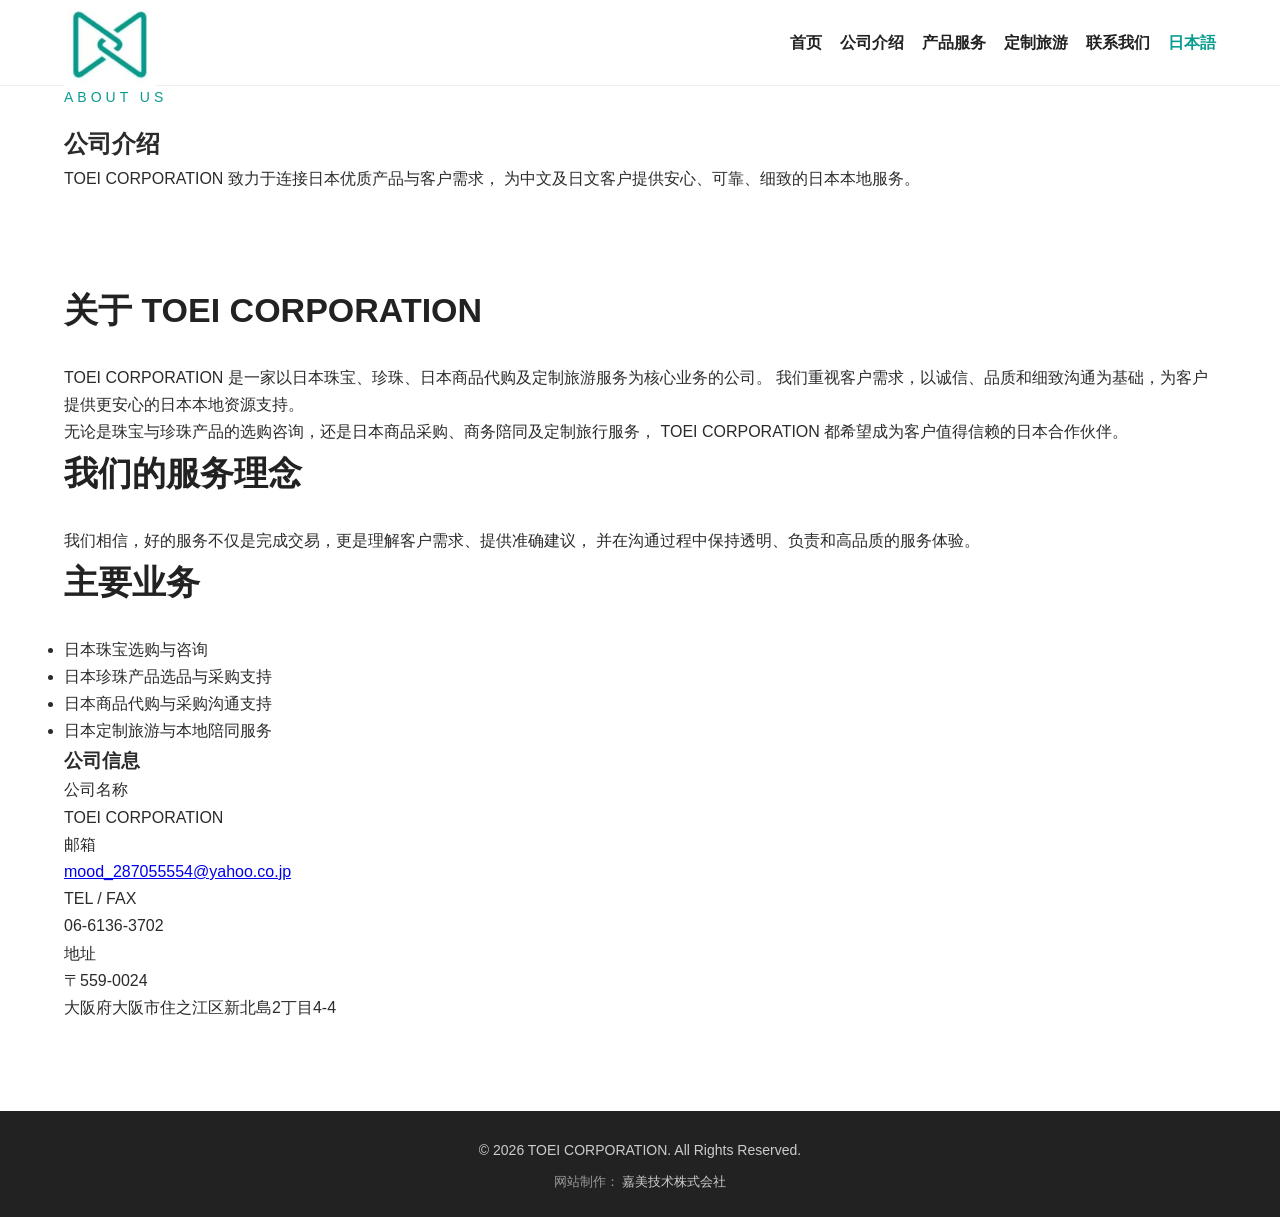
==== about.html @ 53fba4a8 "加了展会 加了展会" ====
<!DOCTYPE html>
<html lang="zh-CN">
<head>
    <meta charset="UTF-8">
    <meta name="viewport" content="width=device-width, initial-scale=1.0">
    <title>公司介绍 | TOEI CORPORATION</title>
    <link rel="stylesheet" href="css/style.css">
</head>
<body>

<header class="site-header">
    <div class="container header-inner">
        <div class="brand">
            <a href="index.html">
                <img src="images/logo.jpg" alt="TOEI CORPORATION">
            </a>
        </div>

        <nav class="main-nav">
            <a href="index.html">首页</a>
            <a href="about.html">公司介绍</a>
            <a href="index.html#services">产品服务</a>
            <a href="index.html#travel">定制旅游</a>
            <a href="index.html#contact">联系我们</a>
            <a href="#" class="lang">日本語</a>
        </nav>
    </div>
</header>

<section class="page-hero">
    <div class="container">
        <p class="section-label">About Us</p>
        <h1>公司介绍</h1>
        <p>
            TOEI CORPORATION 致力于连接日本优质产品与客户需求，
            为中文及日文客户提供安心、可靠、细致的日本本地服务。
        </p>
    </div>
</section>

<section class="section about-page">
    <div class="container about-layout">

        <div class="about-main">
            <h2>关于 TOEI CORPORATION</h2>
            <p>
                TOEI CORPORATION 是一家以日本珠宝、珍珠、日本商品代购及定制旅游服务为核心业务的公司。
                我们重视客户需求，以诚信、品质和细致沟通为基础，为客户提供更安心的日本本地资源支持。
            </p>

            <p>
                无论是珠宝与珍珠产品的选购咨询，还是日本商品采购、商务陪同及定制旅行服务，
                TOEI CORPORATION 都希望成为客户值得信赖的日本合作伙伴。
            </p>

            <h2>我们的服务理念</h2>
            <p>
                我们相信，好的服务不仅是完成交易，更是理解客户需求、提供准确建议，
                并在沟通过程中保持透明、负责和高品质的服务体验。
            </p>

            <h2>主要业务</h2>
            <ul class="about-list">
                <li>日本珠宝选购与咨询</li>
                <li>日本珍珠产品选品与采购支持</li>
                <li>日本商品代购与采购沟通支持</li>
                <li>日本定制旅游与本地陪同服务</li>
            </ul>
        </div>

        <aside class="company-card">
            <h3>公司信息</h3>

            <div class="company-row">
                <span>公司名称</span>
                <p>TOEI CORPORATION</p>
            </div>

            <div class="company-row">
                <span>邮箱</span>
                <p>
                    <a href="mailto:mood_287055554@yahoo.co.jp">
                        mood_287055554@yahoo.co.jp
                    </a>
                </p>
            </div>

            <div class="company-row">
                <span>TEL / FAX</span>
                <p>06-6136-3702</p>
            </div>

            <div class="company-row">
                <span>地址</span>
                <p>
                    〒559-0024<br>
                    大阪府大阪市住之江区新北島2丁目4-4
                </p>
            </div>
        </aside>

    </div>
</section>

<footer>
    <p>© 2026 TOEI CORPORATION. All Rights Reserved.</p>
    <p class="site-credit">
        网站制作：
        <a href="https://jiamei-tech.jp/" target="_blank">
            嘉美技术株式会社
        </a>
    </p>
</footer>

</body>
</html>
---- css/style.css ----
*{
    margin:0;
    padding:0;
    box-sizing:border-box;
}

html{
    scroll-behavior:smooth;
}

body{
    font-family:"Microsoft YaHei","Hiragino Sans GB",Arial,sans-serif;
    color:#2b2b2b;
    background:#ffffff;
    line-height:1.7;
}

.container{
    width:90%;
    max-width:1180px;
    margin:0 auto;
}

/* Header */
.site-header{
    width:100%;
    height:86px;
    background:#ffffff;
    border-bottom:1px solid #eeeeee;
    position:sticky;
    top:0;
    z-index:100;
}

.header-inner{
    height:86px;
    display:flex;
    align-items:center;
    justify-content:space-between;
}

.brand img{
    width:92px;
    height:auto;
    display:block;
}

.main-nav{
    display:flex;
    align-items:center;
    gap:30px;
    white-space:nowrap;
}

.main-nav a{
    color:#222222;
    text-decoration:none;
    font-size:16px;
    font-weight:600;
}

.main-nav a:hover{
    color:#0b9c90;
}

.main-nav .lang{
    color:#0b9c90;
}

/* Hero */
.hero{
    min-height:540px;
    background:#ffffff;
    display:flex;
    align-items:center;
    padding:50px 0;
}

.hero-inner{
    display:grid;
    grid-template-columns:44% 56%;
    align-items:center;
    gap:50px;
}

.hero-content{
    text-align:left;
}

.eyebrow{
    font-size:15px;
    letter-spacing:5px;
    color:#0b9c90;
    margin-bottom:20px;
}

.hero h1{
    font-size:48px;
    line-height:1.15;
    letter-spacing:3px;
    color:#222222;
    margin-bottom:26px;
}

.subtitle{
    font-size:21px;
    color:#666666;
    margin-bottom:34px;
}

.hero-image{
    width:100%;
}

.hero-image img{
    width:100%;
    height:400px;
    object-fit:contain;
    object-position:center;
    display:block;
    border-radius:4px;
    box-shadow:0 20px 50px rgba(0,0,0,0.08);
}


.eyebrow{
    font-size:18px;
    letter-spacing:5px;
    color:#777777;
    margin-bottom:18px;
}




.btn{
    display:inline-block;
    padding:14px 36px;
    background:#0b9c90;
    color:#ffffff;
    text-decoration:none;
    border-radius:999px;
    font-size:16px;
    font-weight:600;
    transition:0.3s;
}

.btn:hover{
    background:#087f76;
}

/* Common section */
.section{
    padding:90px 0;
}

.section-label{
    color:#0b9c90;
    letter-spacing:4px;
    font-size:14px;
    text-transform:uppercase;
    margin-bottom:14px;
}

.section h2{
    font-size:34px;
    margin-bottom:24px;
    color:#222222;
}

.section-text{
    max-width:780px;
    font-size:18px;
    color:#666666;
}

/* About */
.about{
    background:#ffffff;
}

/* Services */
.services{
    background:#fafafa;
}

.service-grid{
    margin-top:40px;
    display:grid;
    grid-template-columns:repeat(2,1fr);
    gap:28px;
}


.service-grid{
    margin-top:40px;
    display:grid;
    grid-template-columns:repeat(2,1fr);
    gap:30px;
}

.service-card{
    background:#ffffff;
    border:1px solid #eeeeee;
    border-radius:8px;
    overflow:hidden;
    transition:0.3s;
}

.service-card:hover{
    transform:translateY(-6px);
    box-shadow:0 18px 40px rgba(0,0,0,0.08);
}

.service-img{
    width:100%;
    height:230px;
    overflow:hidden;
}

.service-img img{
    width:100%;
    height:100%;
    object-fit:cover;
    display:block;
    transition:0.4s;
}

.service-card:hover .service-img img{
    transform:scale(1.05);
}

.service-body{
    padding:32px 30px 36px;
}

.service-body h3{
    font-size:24px;
    margin-bottom:16px;
    color:#222222;
    position:relative;
}

.service-body h3::after{
    content:"";
    display:block;
    width:36px;
    height:3px;
    background:#0b9c90;
    margin-top:14px;
}

.service-body p{
    font-size:16px;
    color:#666666;
}







/* Highlight */
.highlight{
    background:#0b9c90;
    color:#ffffff;
    text-align:center;
}

.highlight h2{
    color:#ffffff;
}

.highlight p{
    max-width:760px;
    margin:0 auto;
    font-size:18px;
}

/* Contact */
.contact{
    background:#ffffff;
    text-align:center;
}

.contact .section-text{
    margin:0 auto 32px;
}

/* Footer */
footer{
    padding:28px 20px;
    background:#222222;
    color:#cccccc;
    text-align:center;
    font-size:14px;
}

/* Tablet */
@media(max-width:1000px){
    .main-nav{
        gap:22px;
    }

    .main-nav a{
        font-size:15px;
    }

    .brand img{
        width:78px;
    }

    .hero h1{
        font-size:46px;
    }

    .subtitle{
        font-size:20px;
    }

    .service-grid{
        grid-template-columns:1fr 1fr;
    }
}

/* Mobile */
@media(max-width:900px){
    .hero-inner{
        grid-template-columns:1fr;
    }

    .hero-content{
        text-align:center;
    }

    .hero-image img{
        height:320px;
    }
}

    .main-nav{
        flex-wrap:wrap;
        justify-content:center;
        gap:12px 18px;
    }

    .hero{
        min-height:560px;
        padding:60px 20px;
    }

    .hero h1{
    font-size:48px;
    letter-spacing:4px;
    color:#2d2d2d;
    margin-bottom:22px;
}

    .eyebrow{
        font-size:14px;
        letter-spacing:3px;
    }

    .subtitle{
    font-size:20px;
    color:#555555;
    margin-bottom:32px;
}

    .service-grid{
        grid-template-columns:1fr;
    }
/* Final service card layout */
.services .service-grid{
    margin-top:40px;
    display:grid;
    grid-template-columns:repeat(2, minmax(0, 1fr));
    gap:30px;
}

.services .service-card{
    background:#ffffff;
    border:1px solid #eeeeee;
    border-radius:8px;
    overflow:hidden;
    transition:0.3s;
}

.services .service-img{
    height:260px;
}

.services .service-img img{
    width:100%;
    height:100%;
    object-fit:cover;
    display:block;
}

.services .service-body{
    padding:30px 28px 34px;
}

/* Contact info */
.contact-info{
    margin-top:40px;
    display:grid;
    grid-template-columns:repeat(3,1fr);
    gap:24px;
    text-align:left;
}

.contact-item{
    background:#fafafa;
    border:1px solid #eeeeee;
    border-radius:8px;
    padding:30px 26px;
}

.contact-item h3{
    font-size:20px;
    margin-bottom:14px;
    color:#222222;
}

.contact-item p{
    font-size:16px;
    color:#666666;
}

.contact-item a{
    color:#0b9c90;
    text-decoration:none;
}

.contact-item a:hover{
    text-decoration:underline;
}

@media(max-width:800px){
    .contact-info{
        grid-template-columns:1fr;
    }
}
.site-credit{
    margin-top:8px;
    font-size:13px;
    color:#999999;
}

.site-credit a{
    color:#cccccc;
    text-decoration:none;
}

.site-credit a:hover{
    color:#0b9c90;
}
/* 缩小联系我们区域高度 */
.contact {
    padding: 60px 0 45px;
}

.contact .section-label {
    margin-bottom: 16px;
}

.contact h2 {
    margin-bottom: 24px;
}

.contact .section-text {
    margin-bottom: 36px;
}

.contact-info {
    gap: 24px;
}

.contact-item {
    padding: 28px 30px;
    min-height: auto;
}

.contact-item h3 {
    margin-bottom: 18px;
}

.contact-item p {
    margin-bottom: 0;
}

/* 缩小底部版权区域高度 */
footer {
    padding: 28px 0 24px;
}
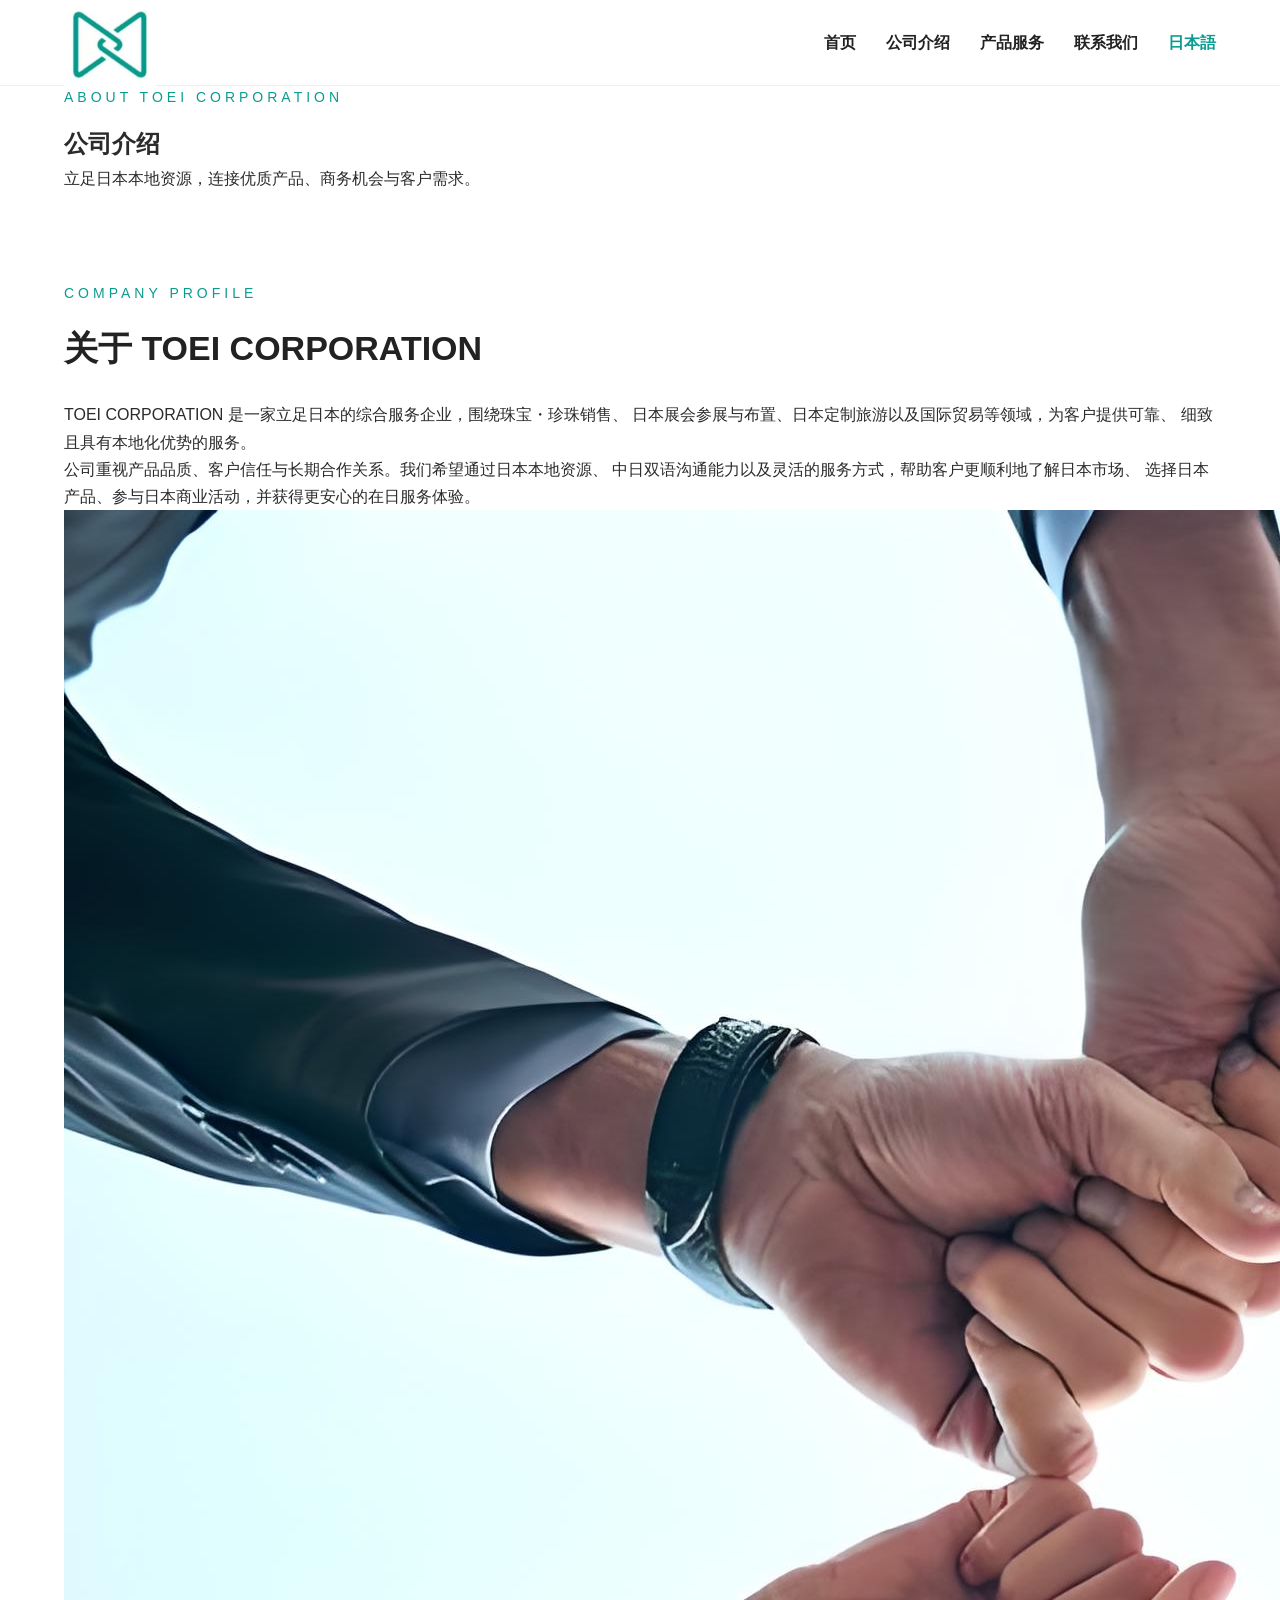
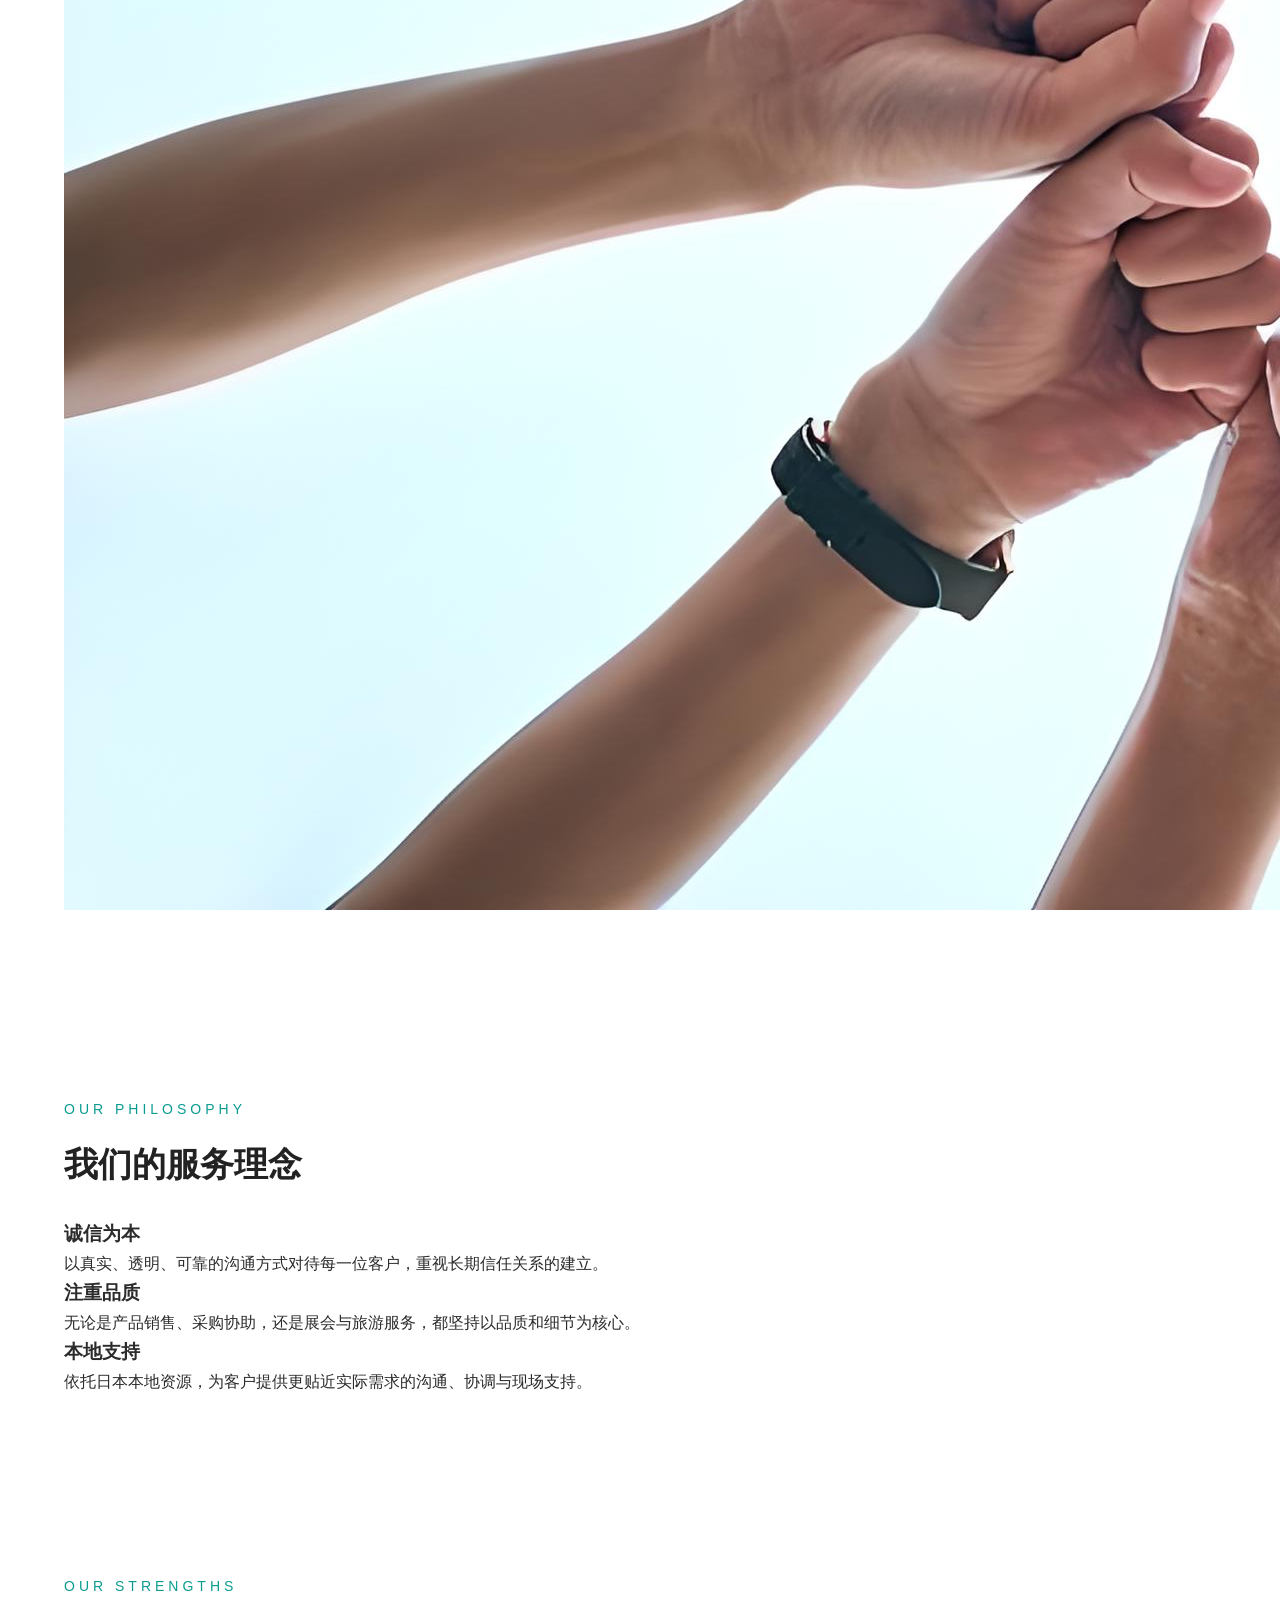
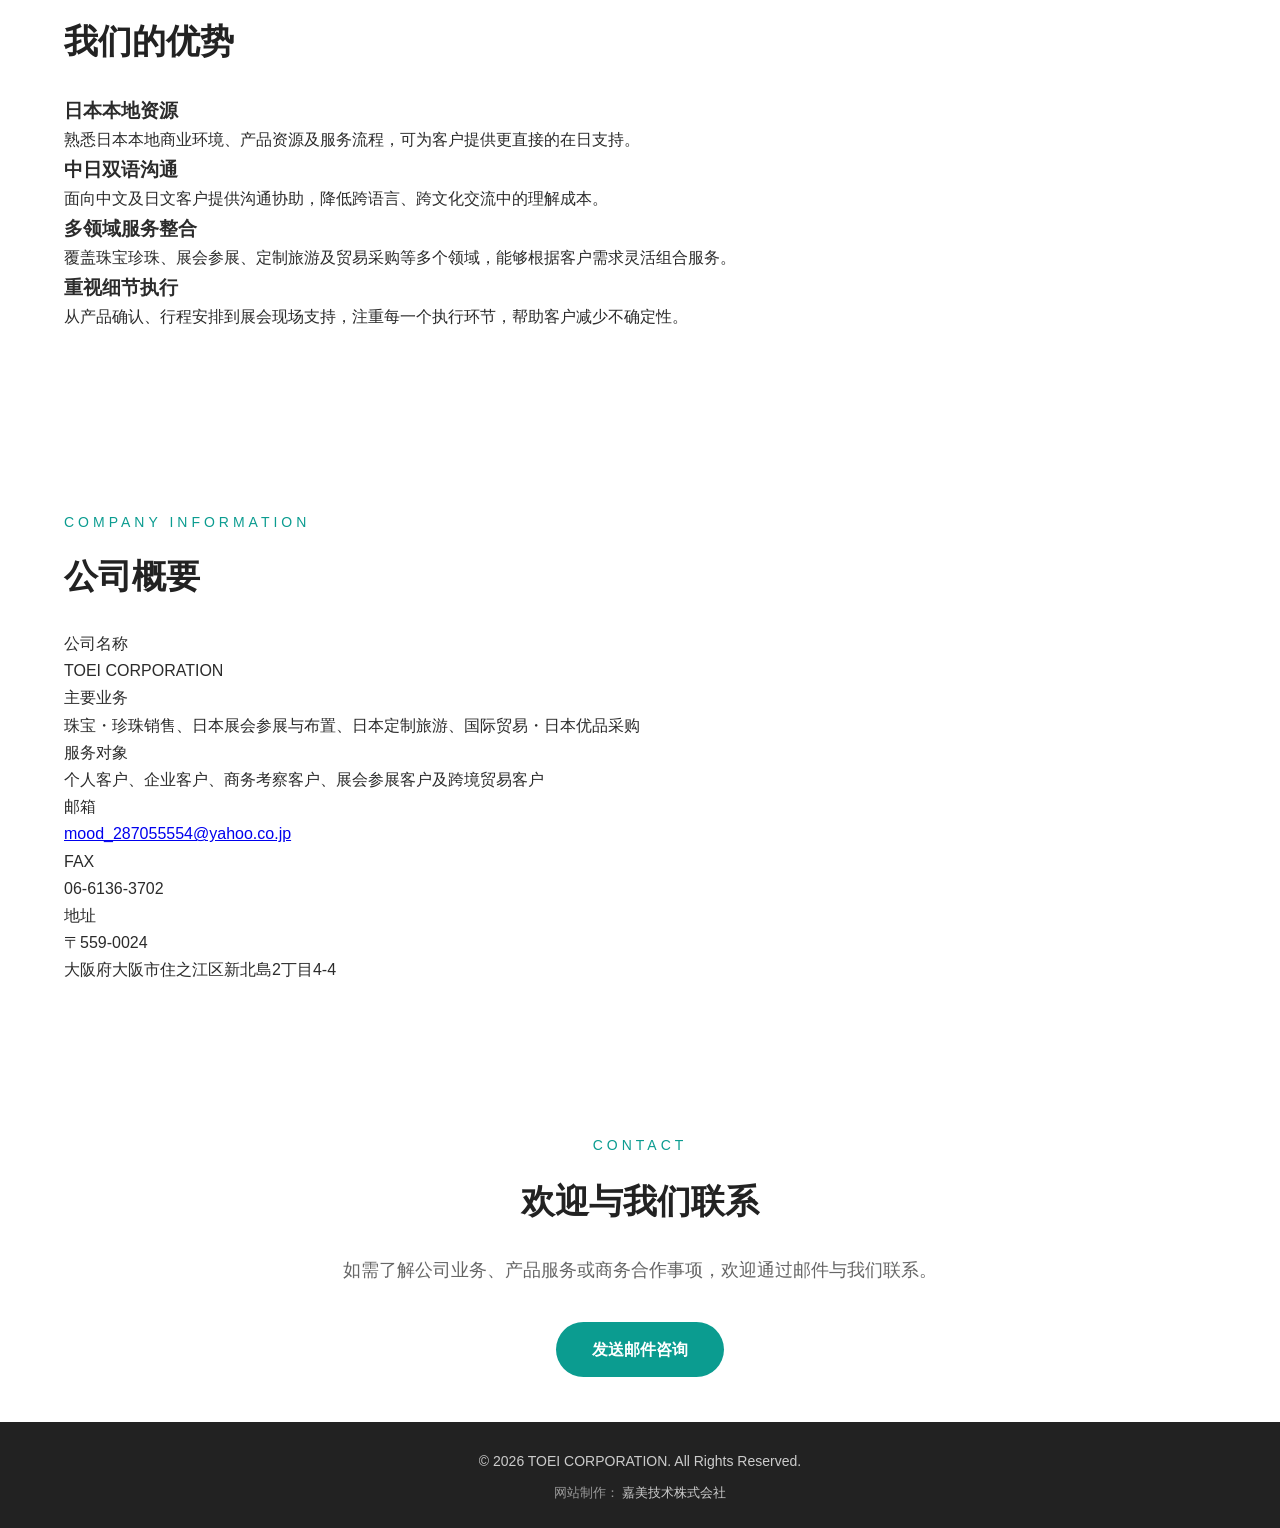
==== commit 9d6c46d8: "更新about" ====
--- a/about.html
+++ b/about.html
@@ -3,7 +3,7 @@
 <head>
     <meta charset="UTF-8">
     <meta name="viewport" content="width=device-width, initial-scale=1.0">
-    <title>公司介绍 | TOEI CORPORATION</title>
+    <title>公司介绍｜TOEI CORPORATION</title>
     <link rel="stylesheet" href="css/style.css">
 </head>
 <body>
@@ -20,85 +20,171 @@
             <a href="index.html">首页</a>
             <a href="about.html">公司介绍</a>
             <a href="index.html#services">产品服务</a>
-            <a href="index.html#travel">定制旅游</a>
             <a href="index.html#contact">联系我们</a>
             <a href="#" class="lang">日本語</a>
         </nav>
     </div>
 </header>
 
-<section class="page-hero">
-    <div class="container">
-        <p class="section-label">About Us</p>
+<section class="page-hero about-hero">
+    <div class="container">
+        <p class="section-label">About TOEI CORPORATION</p>
         <h1>公司介绍</h1>
         <p>
-            TOEI CORPORATION 致力于连接日本优质产品与客户需求，
-            为中文及日文客户提供安心、可靠、细致的日本本地服务。
+            立足日本本地资源，连接优质产品、商务机会与客户需求。
         </p>
     </div>
 </section>
 
-<section class="section about-page">
-    <div class="container about-layout">
-
-        <div class="about-main">
+<section class="section about-detail">
+    <div class="container about-detail-inner">
+        <div class="about-detail-text">
+            <p class="section-label">Company Profile</p>
             <h2>关于 TOEI CORPORATION</h2>
+
             <p>
-                TOEI CORPORATION 是一家以日本珠宝、珍珠、日本商品代购及定制旅游服务为核心业务的公司。
-                我们重视客户需求，以诚信、品质和细致沟通为基础，为客户提供更安心的日本本地资源支持。
+                TOEI CORPORATION 是一家立足日本的综合服务企业，围绕珠宝・珍珠销售、
+                日本展会参展与布置、日本定制旅游以及国际贸易等领域，为客户提供可靠、
+                细致且具有本地化优势的服务。
             </p>
 
             <p>
-                无论是珠宝与珍珠产品的选购咨询，还是日本商品采购、商务陪同及定制旅行服务，
-                TOEI CORPORATION 都希望成为客户值得信赖的日本合作伙伴。
+                公司重视产品品质、客户信任与长期合作关系。我们希望通过日本本地资源、
+                中日双语沟通能力以及灵活的服务方式，帮助客户更顺利地了解日本市场、
+                选择日本产品、参与日本商业活动，并获得更安心的在日服务体验。
             </p>
-
-            <h2>我们的服务理念</h2>
-            <p>
-                我们相信，好的服务不仅是完成交易，更是理解客户需求、提供准确建议，
-                并在沟通过程中保持透明、负责和高品质的服务体验。
-            </p>
-
-            <h2>主要业务</h2>
-            <ul class="about-list">
-                <li>日本珠宝选购与咨询</li>
-                <li>日本珍珠产品选品与采购支持</li>
-                <li>日本商品代购与采购沟通支持</li>
-                <li>日本定制旅游与本地陪同服务</li>
-            </ul>
-        </div>
-
-        <aside class="company-card">
-            <h3>公司信息</h3>
-
-            <div class="company-row">
-                <span>公司名称</span>
-                <p>TOEI CORPORATION</p>
-            </div>
-
-            <div class="company-row">
-                <span>邮箱</span>
-                <p>
-                    <a href="mailto:mood_287055554@yahoo.co.jp">
-                        mood_287055554@yahoo.co.jp
-                    </a>
-                </p>
-            </div>
-
-            <div class="company-row">
-                <span>TEL / FAX</span>
-                <p>06-6136-3702</p>
-            </div>
-
-            <div class="company-row">
-                <span>地址</span>
-                <p>
+        </div>
+
+        <div class="about-detail-image">
+            <img src="images/about-company.jpg" alt="TOEI CORPORATION 公司介绍">
+        </div>
+    </div>
+</section>
+
+<section class="section philosophy">
+    <div class="container">
+        <p class="section-label">Our Philosophy</p>
+        <h2>我们的服务理念</h2>
+
+        <div class="value-grid">
+            <div class="value-card">
+                <h3>诚信为本</h3>
+                <p>
+                    以真实、透明、可靠的沟通方式对待每一位客户，重视长期信任关系的建立。
+                </p>
+            </div>
+
+            <div class="value-card">
+                <h3>注重品质</h3>
+                <p>
+                    无论是产品销售、采购协助，还是展会与旅游服务，都坚持以品质和细节为核心。
+                </p>
+            </div>
+
+            <div class="value-card">
+                <h3>本地支持</h3>
+                <p>
+                    依托日本本地资源，为客户提供更贴近实际需求的沟通、协调与现场支持。
+                </p>
+            </div>
+        </div>
+    </div>
+</section>
+
+<section class="section strength">
+    <div class="container">
+        <p class="section-label">Our Strengths</p>
+        <h2>我们的优势</h2>
+
+        <div class="strength-list">
+            <div class="strength-item">
+                <h3>日本本地资源</h3>
+                <p>
+                    熟悉日本本地商业环境、产品资源及服务流程，可为客户提供更直接的在日支持。
+                </p>
+            </div>
+
+            <div class="strength-item">
+                <h3>中日双语沟通</h3>
+                <p>
+                    面向中文及日文客户提供沟通协助，降低跨语言、跨文化交流中的理解成本。
+                </p>
+            </div>
+
+            <div class="strength-item">
+                <h3>多领域服务整合</h3>
+                <p>
+                    覆盖珠宝珍珠、展会参展、定制旅游及贸易采购等多个领域，能够根据客户需求灵活组合服务。
+                </p>
+            </div>
+
+            <div class="strength-item">
+                <h3>重视细节执行</h3>
+                <p>
+                    从产品确认、行程安排到展会现场支持，注重每一个执行环节，帮助客户减少不确定性。
+                </p>
+            </div>
+        </div>
+    </div>
+</section>
+
+<section class="section company-profile">
+    <div class="container">
+        <p class="section-label">Company Information</p>
+        <h2>公司概要</h2>
+
+        <div class="profile-table">
+            <div class="profile-row">
+                <div class="profile-title">公司名称</div>
+                <div class="profile-text">TOEI CORPORATION</div>
+            </div>
+
+            <div class="profile-row">
+                <div class="profile-title">主要业务</div>
+                <div class="profile-text">
+                    珠宝・珍珠销售、日本展会参展与布置、日本定制旅游、国际贸易・日本优品采购
+                </div>
+            </div>
+
+            <div class="profile-row">
+                <div class="profile-title">服务对象</div>
+                <div class="profile-text">
+                    个人客户、企业客户、商务考察客户、展会参展客户及跨境贸易客户
+                </div>
+            </div>
+
+            <div class="profile-row">
+                <div class="profile-title">邮箱</div>
+                <div class="profile-text">
+                    <a href="mailto:mood_287055554@yahoo.co.jp">mood_287055554@yahoo.co.jp</a>
+                </div>
+            </div>
+
+            <div class="profile-row">
+                <div class="profile-title">FAX</div>
+                <div class="profile-text">06-6136-3702</div>
+            </div>
+
+            <div class="profile-row">
+                <div class="profile-title">地址</div>
+                <div class="profile-text">
                     〒559-0024<br>
                     大阪府大阪市住之江区新北島2丁目4-4
-                </p>
-            </div>
-        </aside>
-
+                </div>
+            </div>
+        </div>
+    </div>
+</section>
+
+<section class="section contact simple-contact">
+    <div class="container">
+        <p class="section-label">Contact</p>
+        <h2>欢迎与我们联系</h2>
+        <p class="section-text">
+            如需了解公司业务、产品服务或商务合作事项，欢迎通过邮件与我们联系。
+        </p>
+
+        <a href="mailto:mood_287055554@yahoo.co.jp" class="btn">发送邮件咨询</a>
     </div>
 </section>
 
--- a/css/style.css
+++ b/css/style.css
@@ -297,111 +297,6 @@
     font-size:14px;
 }
 
-/* Tablet */
-@media(max-width:1000px){
-    .main-nav{
-        gap:22px;
-    }
-
-    .main-nav a{
-        font-size:15px;
-    }
-
-    .brand img{
-        width:78px;
-    }
-
-    .hero h1{
-        font-size:46px;
-    }
-
-    .subtitle{
-        font-size:20px;
-    }
-
-    .service-grid{
-        grid-template-columns:1fr 1fr;
-    }
-}
-
-/* Mobile */
-@media(max-width:900px){
-    .hero-inner{
-        grid-template-columns:1fr;
-    }
-
-    .hero-content{
-        text-align:center;
-    }
-
-    .hero-image img{
-        height:320px;
-    }
-}
-
-    .main-nav{
-        flex-wrap:wrap;
-        justify-content:center;
-        gap:12px 18px;
-    }
-
-    .hero{
-        min-height:560px;
-        padding:60px 20px;
-    }
-
-    .hero h1{
-    font-size:48px;
-    letter-spacing:4px;
-    color:#2d2d2d;
-    margin-bottom:22px;
-}
-
-    .eyebrow{
-        font-size:14px;
-        letter-spacing:3px;
-    }
-
-    .subtitle{
-    font-size:20px;
-    color:#555555;
-    margin-bottom:32px;
-}
-
-    .service-grid{
-        grid-template-columns:1fr;
-    }
-/* Final service card layout */
-.services .service-grid{
-    margin-top:40px;
-    display:grid;
-    grid-template-columns:repeat(2, minmax(0, 1fr));
-    gap:30px;
-}
-
-.services .service-card{
-    background:#ffffff;
-    border:1px solid #eeeeee;
-    border-radius:8px;
-    overflow:hidden;
-    transition:0.3s;
-}
-
-.services .service-img{
-    height:260px;
-}
-
-.services .service-img img{
-    width:100%;
-    height:100%;
-    object-fit:cover;
-    display:block;
-}
-
-.services .service-body{
-    padding:30px 28px 34px;
-}
-
 /* Contact info */
 .contact-info{
     margin-top:40px;
@@ -415,18 +310,20 @@
     background:#fafafa;
     border:1px solid #eeeeee;
     border-radius:8px;
-    padding:30px 26px;
+    padding:28px 30px;
+    min-height:auto;
 }
 
 .contact-item h3{
     font-size:20px;
-    margin-bottom:14px;
+    margin-bottom:18px;
     color:#222222;
 }
 
 .contact-item p{
     font-size:16px;
     color:#666666;
+    margin-bottom:0;
 }
 
 .contact-item a{
@@ -438,11 +335,32 @@
     text-decoration:underline;
 }
 
-@media(max-width:800px){
-    .contact-info{
-        grid-template-columns:1fr;
-    }
-}
+/* 缩小联系我们区域高度 */
+.contact{
+    padding:60px 0 45px;
+}
+
+.contact .section-label{
+    margin-bottom:16px;
+}
+
+.contact h2{
+    margin-bottom:24px;
+}
+
+.contact .section-text{
+    margin-bottom:36px;
+}
+
+/* Footer */
+footer{
+    padding:28px 0 24px;
+    background:#222222;
+    color:#cccccc;
+    text-align:center;
+    font-size:14px;
+}
+
 .site-credit{
     margin-top:8px;
     font-size:13px;
@@ -457,41 +375,209 @@
 .site-credit a:hover{
     color:#0b9c90;
 }
-/* 缩小联系我们区域高度 */
-.contact {
-    padding: 60px 0 45px;
-}
-
-.contact .section-label {
-    margin-bottom: 16px;
-}
-
-.contact h2 {
-    margin-bottom: 24px;
-}
-
-.contact .section-text {
-    margin-bottom: 36px;
-}
-
-.contact-info {
-    gap: 24px;
-}
-
-.contact-item {
-    padding: 28px 30px;
-    min-height: auto;
-}
-
-.contact-item h3 {
-    margin-bottom: 18px;
-}
-
-.contact-item p {
-    margin-bottom: 0;
-}
-
-/* 缩小底部版权区域高度 */
-footer {
-    padding: 28px 0 24px;
+
+/* Tablet */
+@media(max-width:1000px){
+    .main-nav{
+        gap:22px;
+    }
+
+    .main-nav a{
+        font-size:15px;
+    }
+
+    .brand img{
+        width:78px;
+    }
+
+    .hero h1{
+        font-size:42px;
+    }
+
+    .subtitle{
+        font-size:19px;
+    }
+}
+
+/* Mobile */
+@media(max-width:768px){
+    .container{
+        width:92%;
+    }
+
+    .site-header{
+        height:auto;
+        position:relative;
+    }
+
+    .header-inner{
+        height:auto;
+        padding:18px 0;
+        flex-direction:column;
+        gap:16px;
+    }
+
+    .brand img{
+        width:82px;
+    }
+
+    .main-nav{
+        width:100%;
+        flex-wrap:wrap;
+        justify-content:center;
+        gap:10px 18px;
+        white-space:normal;
+    }
+
+    .main-nav a{
+        font-size:14px;
+    }
+
+    .hero{
+        min-height:auto;
+        padding:45px 0 50px;
+    }
+
+    .hero-inner{
+        grid-template-columns:1fr;
+        gap:32px;
+    }
+
+    .hero-content{
+        text-align:center;
+    }
+
+    .eyebrow{
+        font-size:13px;
+        letter-spacing:3px;
+        margin-bottom:14px;
+    }
+
+    .hero h1{
+        font-size:34px;
+        letter-spacing:2px;
+        margin-bottom:18px;
+    }
+
+    .subtitle{
+        font-size:17px;
+        line-height:1.7;
+        margin-bottom:26px;
+    }
+
+    .btn{
+        padding:12px 30px;
+        font-size:15px;
+    }
+
+    .hero-image img{
+        height:auto;
+        max-height:300px;
+        object-fit:contain;
+    }
+
+    .section{
+        padding:55px 0;
+    }
+
+    .section-label{
+        font-size:13px;
+        letter-spacing:3px;
+        margin-bottom:10px;
+    }
+
+    .section h2{
+        font-size:26px;
+        line-height:1.4;
+        margin-bottom:18px;
+    }
+
+    .section-text{
+        font-size:16px;
+        line-height:1.8;
+    }
+
+    .services .service-grid,
+    .service-grid{
+        grid-template-columns:1fr;
+        gap:24px;
+        margin-top:30px;
+    }
+
+    .services .service-img,
+    .service-img{
+        height:210px;
+    }
+
+    .services .service-body,
+    .service-body{
+        padding:24px 22px 28px;
+    }
+
+    .service-body h3{
+        font-size:21px;
+        margin-bottom:12px;
+    }
+
+    .service-body p{
+        font-size:15px;
+    }
+
+    .contact{
+        padding:50px 0 38px;
+    }
+
+    .contact .section-text{
+        margin-bottom:28px;
+    }
+
+    .contact-info{
+        grid-template-columns:1fr;
+        gap:18px;
+        margin-top:28px;
+    }
+
+    .contact-item{
+        padding:22px 20px;
+        text-align:left;
+    }
+
+    .contact-item h3{
+        font-size:18px;
+        margin-bottom:10px;
+    }
+
+    .contact-item p{
+        font-size:15px;
+        word-break:break-word;
+    }
+
+    footer{
+        padding:24px 16px 22px;
+        font-size:13px;
+    }
+}
+
+/* Small mobile */
+@media(max-width:480px){
+    .hero h1{
+        font-size:30px;
+    }
+
+    .subtitle{
+        font-size:16px;
+    }
+
+    .hero-image img{
+        max-height:260px;
+    }
+
+    .section h2{
+        font-size:24px;
+    }
+
+    .services .service-img,
+    .service-img{
+        height:190px;
+    }
 }
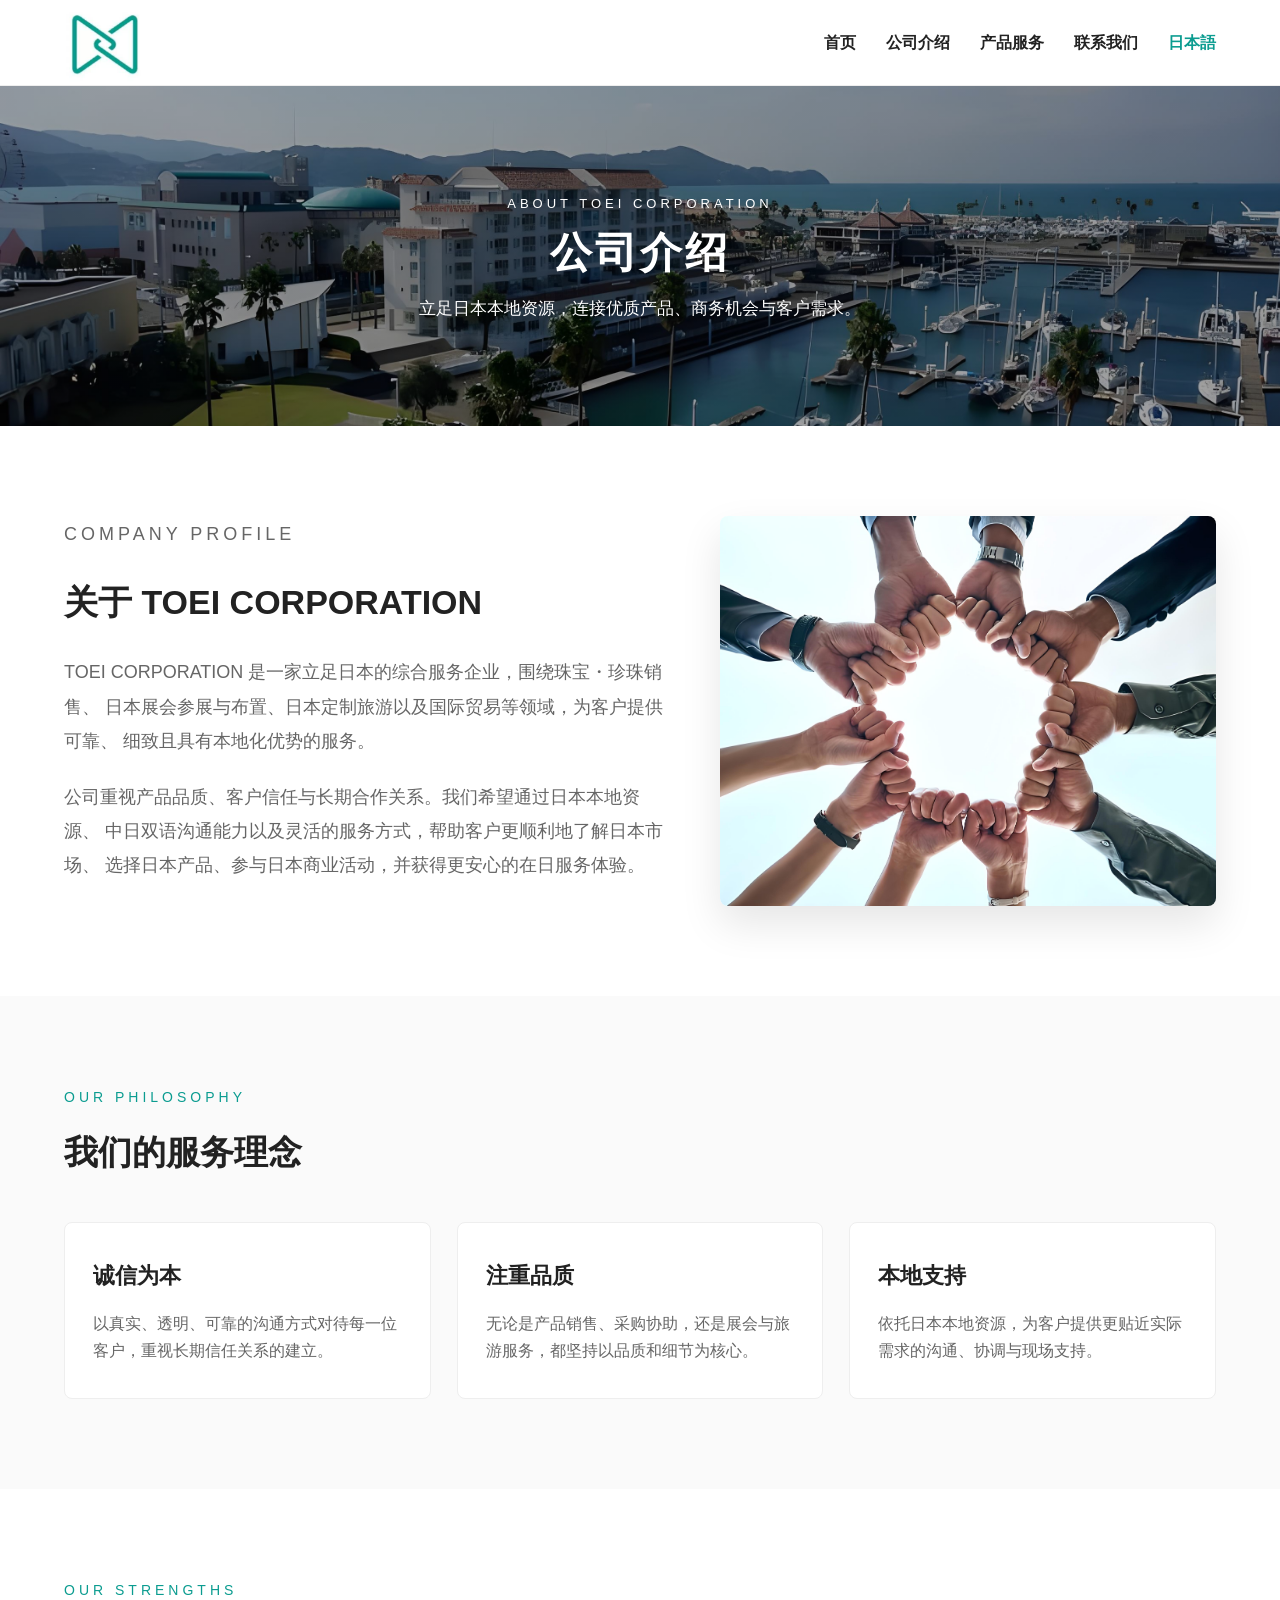
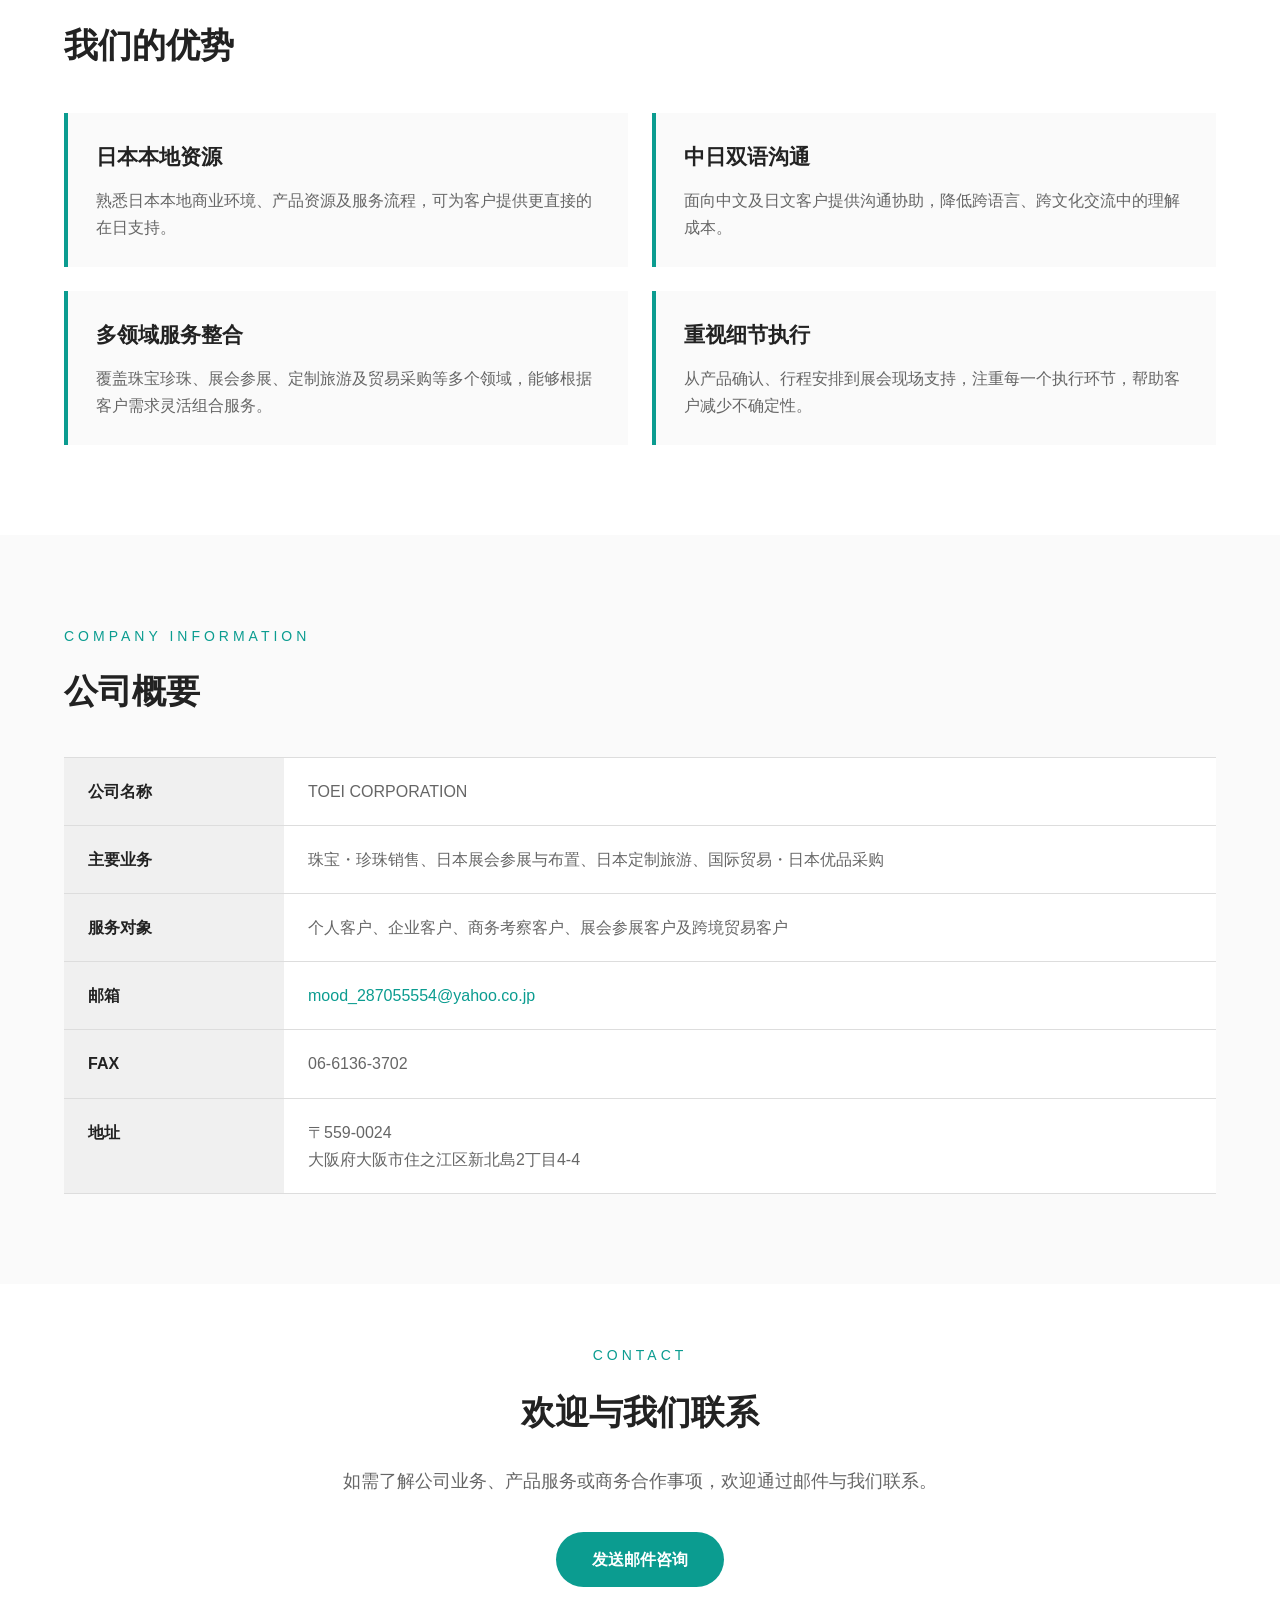
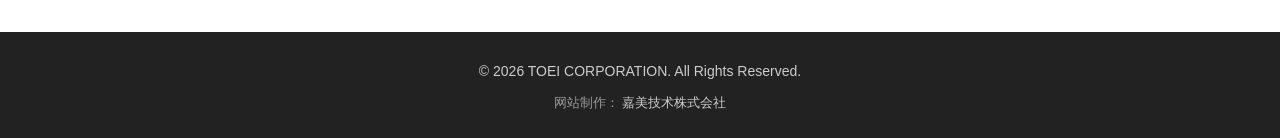
==== commit bfca2471: "更" ====
--- a/about.html
+++ b/about.html
@@ -19,9 +19,9 @@
         <nav class="main-nav">
             <a href="index.html">首页</a>
             <a href="about.html">公司介绍</a>
-            <a href="index.html#services">产品服务</a>
-            <a href="index.html#contact">联系我们</a>
-            <a href="#" class="lang">日本語</a>
+            <a href="services.html">产品服务</a>
+            <a href="contact.html">联系我们</a>
+            <a href="about-ja.html" class="lang">日本語</a>
         </nav>
     </div>
 </header>
@@ -199,4 +199,4 @@
 </footer>
 
 </body>
-</html>+</html>
--- a/css/style.css
+++ b/css/style.css
@@ -1,3 +1,6 @@
+/* =========================
+   Base
+========================= */
 *{
     margin:0;
     padding:0;
@@ -9,7 +12,7 @@
 }
 
 body{
-    font-family:"Microsoft YaHei","Hiragino Sans GB",Arial,sans-serif;
+    font-family:"Hiragino Kaku Gothic ProN","Yu Gothic",Meiryo,"Microsoft YaHei","Hiragino Sans GB",Arial,sans-serif;
     color:#2b2b2b;
     background:#ffffff;
     line-height:1.7;
@@ -21,7 +24,16 @@
     margin:0 auto;
 }
 
-/* Header */
+a{
+    color:inherit;
+}
+
+/* =========================
+   Header
+========================= */
+/* =========================
+   Header
+========================= */
 .site-header{
     width:100%;
     height:86px;
@@ -39,8 +51,19 @@
     justify-content:space-between;
 }
 
+.brand{
+    display:flex;
+    align-items:center;
+}
+
+.brand a{
+    display:flex;
+    align-items:center;
+    text-decoration:none;
+}
+
 .brand img{
-    width:92px;
+    width:82px;
     height:auto;
     display:block;
 }
@@ -57,82 +80,17 @@
     text-decoration:none;
     font-size:16px;
     font-weight:600;
-}
-
-.main-nav a:hover{
-    color:#0b9c90;
-}
-
+    line-height:1;
+}
+
+.main-nav a:hover,
 .main-nav .lang{
     color:#0b9c90;
 }
 
-/* Hero */
-.hero{
-    min-height:540px;
-    background:#ffffff;
-    display:flex;
-    align-items:center;
-    padding:50px 0;
-}
-
-.hero-inner{
-    display:grid;
-    grid-template-columns:44% 56%;
-    align-items:center;
-    gap:50px;
-}
-
-.hero-content{
-    text-align:left;
-}
-
-.eyebrow{
-    font-size:15px;
-    letter-spacing:5px;
-    color:#0b9c90;
-    margin-bottom:20px;
-}
-
-.hero h1{
-    font-size:48px;
-    line-height:1.15;
-    letter-spacing:3px;
-    color:#222222;
-    margin-bottom:26px;
-}
-
-.subtitle{
-    font-size:21px;
-    color:#666666;
-    margin-bottom:34px;
-}
-
-.hero-image{
-    width:100%;
-}
-
-.hero-image img{
-    width:100%;
-    height:400px;
-    object-fit:contain;
-    object-position:center;
-    display:block;
-    border-radius:4px;
-    box-shadow:0 20px 50px rgba(0,0,0,0.08);
-}
-
-
-.eyebrow{
-    font-size:18px;
-    letter-spacing:5px;
-    color:#777777;
-    margin-bottom:18px;
-}
-
-
-
-
+/* =========================
+   Buttons
+========================= */
 .btn{
     display:inline-block;
     padding:14px 36px;
@@ -149,7 +107,9 @@
     background:#087f76;
 }
 
-/* Common section */
+/* =========================
+   Common Sections
+========================= */
 .section{
     padding:90px 0;
 }
@@ -174,12 +134,74 @@
     color:#666666;
 }
 
-/* About */
+/* =========================
+   Home Hero
+========================= */
+.hero{
+    min-height:540px;
+    background:#ffffff;
+    display:flex;
+    align-items:center;
+    padding:50px 0;
+}
+
+.hero-inner{
+    display:grid;
+    grid-template-columns:44% 56%;
+    align-items:center;
+    gap:50px;
+}
+
+.hero-content{
+    text-align:left;
+}
+
+.eyebrow{
+    font-size:18px;
+    letter-spacing:5px;
+    color:#777777;
+    margin-bottom:18px;
+}
+
+.hero h1{
+    font-size:48px;
+    line-height:1.15;
+    letter-spacing:3px;
+    color:#222222;
+    margin-bottom:26px;
+}
+
+.subtitle{
+    font-size:21px;
+    color:#666666;
+    line-height:1.8;
+    margin-bottom:34px;
+}
+
+.hero-image{
+    width:100%;
+}
+
+.hero-image img{
+    width:100%;
+    height:400px;
+    object-fit:contain;
+    object-position:center;
+    display:block;
+    border-radius:4px;
+    box-shadow:0 20px 50px rgba(0,0,0,0.08);
+}
+
+/* =========================
+   About section on home
+========================= */
 .about{
     background:#ffffff;
 }
 
-/* Services */
+/* =========================
+   Services
+========================= */
 .services{
     background:#fafafa;
 }
@@ -187,15 +209,7 @@
 .service-grid{
     margin-top:40px;
     display:grid;
-    grid-template-columns:repeat(2,1fr);
-    gap:28px;
-}
-
-
-.service-grid{
-    margin-top:40px;
-    display:grid;
-    grid-template-columns:repeat(2,1fr);
+    grid-template-columns:repeat(2, minmax(0, 1fr));
     gap:30px;
 }
 
@@ -214,7 +228,7 @@
 
 .service-img{
     width:100%;
-    height:230px;
+    height:260px;
     overflow:hidden;
 }
 
@@ -231,7 +245,7 @@
 }
 
 .service-body{
-    padding:32px 30px 36px;
+    padding:30px 28px 34px;
 }
 
 .service-body h3{
@@ -255,49 +269,27 @@
     color:#666666;
 }
 
-
-
-
-
-
-
-/* Highlight */
-.highlight{
-    background:#0b9c90;
-    color:#ffffff;
-    text-align:center;
-}
-
-.highlight h2{
-    color:#ffffff;
-}
-
-.highlight p{
-    max-width:760px;
-    margin:0 auto;
-    font-size:18px;
-}
-
-/* Contact */
+/* =========================
+   Contact
+========================= */
 .contact{
     background:#ffffff;
     text-align:center;
+    padding:60px 0 45px;
+}
+
+.contact .section-label{
+    margin-bottom:16px;
+}
+
+.contact h2{
+    margin-bottom:24px;
 }
 
 .contact .section-text{
-    margin:0 auto 32px;
-}
-
-/* Footer */
-footer{
-    padding:28px 20px;
-    background:#222222;
-    color:#cccccc;
-    text-align:center;
-    font-size:14px;
-}
-
-/* Contact info */
+    margin:0 auto 36px;
+}
+
 .contact-info{
     margin-top:40px;
     display:grid;
@@ -335,24 +327,9 @@
     text-decoration:underline;
 }
 
-/* 缩小联系我们区域高度 */
-.contact{
-    padding:60px 0 45px;
-}
-
-.contact .section-label{
-    margin-bottom:16px;
-}
-
-.contact h2{
-    margin-bottom:24px;
-}
-
-.contact .section-text{
-    margin-bottom:36px;
-}
-
-/* Footer */
+/* =========================
+   Footer
+========================= */
 footer{
     padding:28px 0 24px;
     background:#222222;
@@ -376,7 +353,788 @@
     color:#0b9c90;
 }
 
-/* Tablet */
+/* =========================
+   About Page
+========================= */
+.page-hero{
+    background:#f7f7f7;
+    padding:80px 0 75px;
+    text-align:center;
+}
+
+.page-hero h1{
+    font-size:40px;
+    letter-spacing:3px;
+    color:#222222;
+    margin-bottom:18px;
+}
+
+.page-hero p{
+    font-size:17px;
+    color:#666666;
+}
+
+.page-hero.about-hero{
+    min-height:340px;
+    padding:90px 0 85px;
+    display:flex;
+    align-items:center;
+    background:
+        linear-gradient(rgba(0,0,0,0.35), rgba(0,0,0,0.35)),
+        url("../images/about-hero.jpg") center center / cover no-repeat;
+    color:#ffffff;
+}
+
+
+.page-hero.about-hero .container{
+    width:90%;
+}
+
+.page-hero.about-hero .section-label,
+.page-hero.about-hero h1,
+.page-hero.about-hero p{
+    color:#ffffff;
+}
+
+.page-hero.about-hero .section-label{
+    font-size:13px;
+    letter-spacing:4px;
+    margin-bottom:12px;
+}
+
+.page-hero.about-hero h1{
+    font-size:42px;
+    line-height:1.25;
+    margin-bottom:16px;
+}
+
+.page-hero.about-hero p{
+    font-size:17px;
+    line-height:1.7;
+}
+
+.about-detail-inner{
+    display:grid;
+    grid-template-columns:1.1fr 0.9fr;
+    align-items:center;
+    gap:50px;
+}
+
+.about-detail-text p{
+    font-size:18px;
+    color:#666666;
+    line-height:1.9;
+    margin-bottom:22px;
+}
+
+.about-detail-image img{
+    width:100%;
+    height:390px;
+    object-fit:cover;
+    display:block;
+    border-radius:8px;
+    box-shadow:0 18px 40px rgba(0,0,0,0.10);
+}
+
+.philosophy{
+    background:#fafafa;
+}
+
+.value-grid{
+    margin-top:40px;
+    display:grid;
+    grid-template-columns:repeat(3,1fr);
+    gap:26px;
+}
+
+.value-card{
+    background:#ffffff;
+    border:1px solid #eeeeee;
+    border-radius:8px;
+    padding:34px 28px;
+    text-align:left;
+}
+
+.value-card h3{
+    font-size:22px;
+    color:#222222;
+    margin-bottom:16px;
+}
+
+.value-card p{
+    font-size:16px;
+    color:#666666;
+}
+
+.strength{
+    background:#ffffff;
+}
+
+.strength-list{
+    margin-top:38px;
+    display:grid;
+    grid-template-columns:repeat(2,1fr);
+    gap:24px;
+}
+
+.strength-item{
+    border-left:4px solid #0b9c90;
+    background:#fafafa;
+    padding:26px 28px;
+}
+
+.strength-item h3{
+    font-size:21px;
+    color:#222222;
+    margin-bottom:12px;
+}
+
+.strength-item p{
+    font-size:16px;
+    color:#666666;
+}
+
+.company-profile{
+    background:#fafafa;
+}
+
+.profile-table{
+    margin-top:36px;
+    border-top:1px solid #dddddd;
+}
+
+.profile-row{
+    display:grid;
+    grid-template-columns:220px 1fr;
+    border-bottom:1px solid #dddddd;
+}
+
+.profile-title{
+    background:#f0f0f0;
+    padding:20px 24px;
+    font-weight:600;
+    color:#222222;
+}
+
+.profile-text{
+    background:#ffffff;
+    padding:20px 24px;
+    color:#666666;
+}
+
+.profile-text a{
+    color:#0b9c90;
+    text-decoration:none;
+}
+
+.profile-text a:hover{
+    text-decoration:underline;
+}
+
+.simple-contact{
+    background:#ffffff;
+}
+
+/* =========================
+   Services Page
+========================= */
+.main-nav .active{
+    color:#0b9c90;
+}
+
+.page-hero.services-hero{
+    min-height:340px;
+    padding:90px 0 85px;
+    display:flex;
+    align-items:center;
+    background:
+        linear-gradient(rgba(0,0,0,0.48), rgba(0,0,0,0.48)),
+        url("../images/hero.jpg") center center / cover no-repeat;
+    color:#ffffff;
+}
+
+.page-hero.services-hero .section-label,
+.page-hero.services-hero h1,
+.page-hero.services-hero p{
+    color:#ffffff;
+}
+
+.page-hero.services-hero .section-label{
+    font-size:13px;
+    letter-spacing:4px;
+    margin-bottom:12px;
+}
+
+.page-hero.services-hero h1{
+    font-size:42px;
+    line-height:1.25;
+    margin-bottom:16px;
+}
+
+.services-intro{
+    text-align:center;
+    background:#ffffff;
+}
+
+.services-intro .section-text{
+    margin:0 auto;
+}
+
+.service-detail-section{
+    padding:82px 0;
+    background:#ffffff;
+}
+
+.service-detail-alt{
+    background:#fafafa;
+}
+
+.service-detail-row{
+    display:grid;
+    grid-template-columns:1fr 1fr;
+    align-items:center;
+    gap:64px;
+}
+
+.service-detail-alt .service-detail-image{
+    order:2;
+}
+
+.service-detail-alt .service-detail-content{
+    order:1;
+}
+
+.service-detail-image img{
+    width:100%;
+    height:390px;
+    object-fit:cover;
+    display:block;
+    border-radius:8px;
+    box-shadow:0 18px 42px rgba(0,0,0,0.10);
+}
+
+.service-detail-content{
+    position:relative;
+}
+
+.jewelry-intro{
+    display:grid;
+    grid-template-columns:0.9fr 1.1fr;
+    align-items:center;
+    gap:64px;
+    margin-bottom:48px;
+}
+
+.jewelry-featured-image{
+    position:relative;
+    min-height:430px;
+    overflow:hidden;
+    border-radius:8px;
+    box-shadow:0 18px 42px rgba(0,0,0,0.10);
+}
+
+.jewelry-featured-image img{
+    width:100%;
+    height:430px;
+    object-fit:cover;
+    display:block;
+}
+
+.image-caption{
+    position:absolute;
+    left:0;
+    right:0;
+    bottom:0;
+    padding:26px 28px 24px;
+    color:#ffffff;
+    background:linear-gradient(transparent,rgba(0,0,0,0.78));
+}
+
+.image-caption h3{
+    font-size:21px;
+    margin-bottom:5px;
+}
+
+.image-caption p{
+    font-size:14px;
+    line-height:1.65;
+}
+
+.product-gallery{
+    display:grid;
+    grid-template-columns:repeat(4,minmax(0,1fr));
+    gap:24px;
+}
+
+.jewelry-video-block{
+    display:grid;
+    grid-template-columns:1fr 360px;
+    align-items:center;
+    gap:56px;
+    margin:0 0 48px;
+    padding:42px 48px;
+    background:#f5f8f7;
+    border-radius:10px;
+}
+
+.jewelry-video-copy h3{
+    color:#222222;
+    font-size:28px;
+    margin-bottom:16px;
+}
+
+.jewelry-video-copy > p:not(.section-label){
+    color:#666666;
+    font-size:16px;
+    line-height:1.9;
+}
+
+.jewelry-video-frame{
+    display:flex;
+    justify-content:center;
+}
+
+.jewelry-video-frame video{
+    width:100%;
+    max-width:300px;
+    aspect-ratio:544 / 768;
+    object-fit:cover;
+    display:block;
+    background:#111111;
+    border-radius:8px;
+    box-shadow:0 16px 36px rgba(0,0,0,0.16);
+}
+
+.product-gallery-item{
+    background:#ffffff;
+    border:1px solid #eeeeee;
+    border-radius:8px;
+    overflow:hidden;
+    transition:transform 0.3s,box-shadow 0.3s;
+}
+
+.product-gallery-item:hover{
+    transform:translateY(-5px);
+    box-shadow:0 16px 34px rgba(0,0,0,0.09);
+}
+
+.product-gallery-item img{
+    width:100%;
+    height:220px;
+    object-fit:cover;
+    display:block;
+}
+
+.product-gallery-item figcaption{
+    display:flex;
+    flex-direction:column;
+    gap:7px;
+    padding:20px 18px 22px;
+}
+
+.product-gallery-item figcaption strong{
+    color:#222222;
+    font-size:17px;
+}
+
+.product-gallery-item figcaption span{
+    color:#666666;
+    font-size:14px;
+    line-height:1.7;
+}
+
+.product-gallery-note{
+    margin-top:22px;
+    color:#888888;
+    font-size:13px;
+    text-align:right;
+}
+
+.business-showcase-intro{
+    display:grid;
+    grid-template-columns:1.05fr 0.95fr;
+    align-items:center;
+    gap:64px;
+    margin-bottom:58px;
+}
+
+.service-detail-alt .business-showcase-intro .service-detail-image{
+    order:2;
+}
+
+.service-detail-alt .business-showcase-intro .service-detail-content{
+    order:1;
+}
+
+.section-gallery-heading{
+    max-width:760px;
+    margin-bottom:30px;
+}
+
+.section-gallery-heading h3{
+    color:#222222;
+    font-size:28px;
+    margin-bottom:12px;
+}
+
+.section-gallery-heading > p:not(.section-label){
+    color:#666666;
+    font-size:16px;
+    line-height:1.8;
+}
+
+.section-gallery{
+    display:grid;
+    grid-template-columns:repeat(4,minmax(0,1fr));
+    grid-auto-rows:310px;
+    gap:20px;
+}
+
+.section-gallery-item{
+    position:relative;
+    overflow:hidden;
+    border-radius:8px;
+    background:#222222;
+    box-shadow:0 12px 28px rgba(0,0,0,0.09);
+}
+
+.section-gallery-wide{
+    grid-column:span 2;
+}
+
+.section-gallery-item img{
+    width:100%;
+    height:100%;
+    object-fit:cover;
+    display:block;
+    transition:transform 0.4s;
+}
+
+.section-gallery-item:hover img{
+    transform:scale(1.04);
+}
+
+.section-gallery-item figcaption{
+    position:absolute;
+    left:0;
+    right:0;
+    bottom:0;
+    display:flex;
+    flex-direction:column;
+    gap:4px;
+    padding:48px 20px 18px;
+    color:#ffffff;
+    background:linear-gradient(transparent,rgba(0,0,0,0.82));
+}
+
+.section-gallery-item figcaption strong{
+    font-size:17px;
+}
+
+.section-gallery-item figcaption span{
+    font-size:13px;
+    line-height:1.6;
+    color:rgba(255,255,255,0.88);
+}
+
+.service-number{
+    position:absolute;
+    top:-42px;
+    right:0;
+    color:#e5e5e5;
+    font-size:72px;
+    font-weight:700;
+    line-height:1;
+    letter-spacing:2px;
+}
+
+.service-detail-content h2{
+    position:relative;
+    font-size:31px;
+    line-height:1.4;
+    color:#222222;
+    margin-bottom:20px;
+}
+
+.service-detail-content > p:not(.service-number):not(.section-label){
+    position:relative;
+    font-size:17px;
+    line-height:1.9;
+    color:#666666;
+}
+
+.service-points{
+    list-style:none;
+    margin:24px 0 28px;
+}
+
+.service-points li{
+    position:relative;
+    padding:9px 0 9px 25px;
+    color:#555555;
+    font-size:16px;
+    border-bottom:1px solid #eeeeee;
+}
+
+.service-points li::before{
+    content:"";
+    position:absolute;
+    left:2px;
+    top:20px;
+    width:8px;
+    height:8px;
+    border-radius:50%;
+    background:#0b9c90;
+}
+
+.text-link{
+    display:inline-flex;
+    align-items:center;
+    gap:10px;
+    color:#0b9c90;
+    text-decoration:none;
+    font-size:16px;
+    font-weight:600;
+}
+
+.text-link span{
+    transition:transform 0.25s;
+}
+
+.text-link:hover span{
+    transform:translateX(5px);
+}
+
+.service-contact-cta{
+    background:#f0f8f7;
+    text-align:center;
+}
+
+.service-contact-cta p:not(.section-label){
+    max-width:760px;
+    margin:0 auto 30px;
+    color:#666666;
+    font-size:17px;
+}
+
+/* =========================
+   Contact Page
+========================= */
+.page-hero.contact-hero{
+    min-height:340px;
+    padding:90px 0 85px;
+    display:flex;
+    align-items:center;
+    background:
+        linear-gradient(rgba(0,0,0,0.52),rgba(0,0,0,0.52)),
+        url("../images/hero.jpg") center center / cover no-repeat;
+    color:#ffffff;
+}
+
+.page-hero.contact-hero .section-label,
+.page-hero.contact-hero h1,
+.page-hero.contact-hero p{
+    color:#ffffff;
+}
+
+.page-hero.contact-hero h1{
+    font-size:42px;
+    line-height:1.25;
+    margin-bottom:16px;
+}
+
+.contact-page-intro{
+    text-align:center;
+    padding-bottom:50px;
+}
+
+.contact-page-heading .section-text{
+    margin:0 auto;
+}
+
+.contact-page-main{
+    padding:20px 0 90px;
+    background:#fafafa;
+}
+
+.contact-page-grid{
+    display:grid;
+    grid-template-columns:0.85fr 1.15fr;
+    gap:42px;
+    align-items:start;
+}
+
+.contact-details-panel,
+.contact-form-panel{
+    background:#ffffff;
+    border:1px solid #eeeeee;
+    border-radius:10px;
+    padding:42px 40px;
+    box-shadow:0 14px 34px rgba(0,0,0,0.05);
+}
+
+.contact-details-panel > h2,
+.contact-form-panel > h2{
+    color:#222222;
+    font-size:30px;
+    margin-bottom:26px;
+}
+
+.contact-detail-list{
+    display:flex;
+    flex-direction:column;
+    gap:16px;
+}
+
+.contact-detail-card{
+    display:grid;
+    grid-template-columns:46px 1fr;
+    gap:16px;
+    align-items:start;
+    padding:22px 0;
+    border-bottom:1px solid #eeeeee;
+}
+
+.contact-detail-number{
+    display:flex;
+    align-items:center;
+    justify-content:center;
+    width:42px;
+    height:42px;
+    border-radius:50%;
+    color:#ffffff;
+    background:#0b9c90;
+    font-size:13px;
+    font-weight:700;
+}
+
+.contact-detail-card h3{
+    color:#222222;
+    font-size:18px;
+    margin-bottom:6px;
+}
+
+.contact-detail-card p,
+.contact-detail-card a{
+    color:#666666;
+    font-size:15px;
+    line-height:1.75;
+    text-decoration:none;
+    word-break:break-word;
+}
+
+.contact-detail-card a:hover{
+    color:#0b9c90;
+}
+
+.contact-response-note{
+    margin-top:26px;
+    padding:20px;
+    background:#f0f8f7;
+    border-left:3px solid #0b9c90;
+    color:#666666;
+    font-size:14px;
+    line-height:1.8;
+}
+
+.contact-form-lead{
+    color:#666666;
+    font-size:15px;
+    margin:-12px 0 28px;
+}
+
+.contact-form{
+    display:flex;
+    flex-direction:column;
+    gap:22px;
+}
+
+.form-row{
+    display:grid;
+    grid-template-columns:1fr 1fr;
+    gap:20px;
+}
+
+.form-group{
+    display:flex;
+    flex-direction:column;
+    gap:8px;
+}
+
+.form-group label{
+    color:#333333;
+    font-size:15px;
+    font-weight:600;
+}
+
+.form-group label span{
+    display:inline-block;
+    margin-left:6px;
+    padding:2px 7px;
+    border-radius:3px;
+    background:#0b9c90;
+    color:#ffffff;
+    font-size:11px;
+    font-weight:500;
+}
+
+.form-group input,
+.form-group select,
+.form-group textarea{
+    width:100%;
+    padding:13px 14px;
+    border:1px solid #d8d8d8;
+    border-radius:5px;
+    background:#ffffff;
+    color:#333333;
+    font:inherit;
+    font-size:15px;
+    transition:border-color 0.2s,box-shadow 0.2s;
+}
+
+.form-group textarea{
+    resize:vertical;
+    min-height:150px;
+}
+
+.form-group input:focus,
+.form-group select:focus,
+.form-group textarea:focus{
+    outline:none;
+    border-color:#0b9c90;
+    box-shadow:0 0 0 3px rgba(11,156,144,0.12);
+}
+
+.privacy-check{
+    display:flex;
+    align-items:flex-start;
+    gap:10px;
+    color:#666666;
+    font-size:14px;
+    line-height:1.6;
+    cursor:pointer;
+}
+
+.privacy-check input{
+    margin-top:4px;
+    accent-color:#0b9c90;
+}
+
+.contact-submit{
+    border:0;
+    cursor:pointer;
+    align-self:flex-start;
+}
+
+.form-help{
+    color:#888888;
+    font-size:13px;
+    line-height:1.7;
+}
+
+/* =========================
+   Tablet
+========================= */
 @media(max-width:1000px){
     .main-nav{
         gap:22px;
@@ -397,9 +1155,33 @@
     .subtitle{
         font-size:19px;
     }
-}
-
-/* Mobile */
+
+    .product-gallery{
+        grid-template-columns:repeat(2,minmax(0,1fr));
+    }
+
+    .jewelry-video-block{
+        grid-template-columns:1fr 300px;
+        gap:36px;
+        padding:36px;
+    }
+
+    .section-gallery{
+        grid-template-columns:repeat(2,minmax(0,1fr));
+    }
+
+    .section-gallery-wide{
+        grid-column:span 1;
+    }
+
+    .contact-page-grid{
+        grid-template-columns:1fr;
+    }
+}
+
+/* =========================
+   Mobile
+========================= */
 @media(max-width:768px){
     .container{
         width:92%;
@@ -412,19 +1194,19 @@
 
     .header-inner{
         height:auto;
-        padding:18px 0;
+        padding:16px 0;
         flex-direction:column;
-        gap:16px;
+        gap:14px;
     }
 
     .brand img{
-        width:82px;
+        width:76px;
     }
 
     .main-nav{
         width:100%;
+        justify-content:center;
         flex-wrap:wrap;
-        justify-content:center;
         gap:10px 18px;
         white-space:normal;
     }
@@ -460,7 +1242,7 @@
     }
 
     .subtitle{
-        font-size:17px;
+        font-size:16px;
         line-height:1.7;
         margin-bottom:26px;
     }
@@ -497,19 +1279,16 @@
         line-height:1.8;
     }
 
-    .services .service-grid,
     .service-grid{
         grid-template-columns:1fr;
         gap:24px;
         margin-top:30px;
     }
 
-    .services .service-img,
     .service-img{
         height:210px;
     }
 
-    .services .service-body,
     .service-body{
         padding:24px 22px 28px;
     }
@@ -552,13 +1331,260 @@
         word-break:break-word;
     }
 
+    .page-hero{
+        padding:55px 0 50px;
+    }
+
+    .page-hero h1{
+        font-size:30px;
+    }
+
+    .page-hero p{
+        font-size:15px;
+    }
+
+    .page-hero.about-hero{
+        min-height:180px;
+        padding:38px 0 36px;
+        background-position:center center;
+    }
+
+    .page-hero.about-hero h1{
+        font-size:28px;
+    }
+
+    .page-hero.about-hero p{
+        font-size:14px;
+        padding:0 12px;
+    }
+
+    .about-detail-inner{
+        grid-template-columns:1fr;
+        gap:30px;
+    }
+
+    .about-detail-text{
+        order:1;
+    }
+
+    .about-detail-image{
+        order:2;
+    }
+
+    .about-detail-text p{
+        font-size:16px;
+    }
+
+    .about-detail-image img{
+        height:230px;
+    }
+
+    .value-grid{
+        grid-template-columns:1fr;
+        gap:20px;
+        margin-top:30px;
+    }
+
+    .value-card{
+        padding:26px 22px;
+    }
+
+    .value-card h3{
+        font-size:20px;
+    }
+
+    .strength-list{
+        grid-template-columns:1fr;
+        gap:18px;
+        margin-top:28px;
+    }
+
+    .strength-item{
+        padding:22px 20px;
+    }
+
+    .strength-item h3{
+        font-size:19px;
+    }
+
+    .profile-row{
+        grid-template-columns:1fr;
+    }
+
+    .profile-title{
+        padding:14px 18px;
+    }
+
+    .profile-text{
+        padding:16px 18px;
+    }
+
+    .page-hero.services-hero{
+        min-height:180px;
+        padding:38px 0 36px;
+    }
+
+    .page-hero.services-hero h1{
+        font-size:28px;
+    }
+
+    .page-hero.services-hero p{
+        font-size:14px;
+        padding:0 12px;
+    }
+
+    .page-hero.contact-hero{
+        min-height:180px;
+        padding:38px 0 36px;
+    }
+
+    .page-hero.contact-hero h1{
+        font-size:28px;
+    }
+
+    .page-hero.contact-hero p{
+        font-size:14px;
+        padding:0 12px;
+    }
+
+    .contact-page-intro{
+        padding-bottom:34px;
+    }
+
+    .contact-page-main{
+        padding:10px 0 55px;
+    }
+
+    .contact-details-panel,
+    .contact-form-panel{
+        padding:30px 24px;
+    }
+
+    .contact-details-panel > h2,
+    .contact-form-panel > h2{
+        font-size:25px;
+    }
+
+    .form-row{
+        grid-template-columns:1fr;
+    }
+
+    .service-detail-section{
+        padding:55px 0;
+    }
+
+    .service-detail-row{
+        grid-template-columns:1fr;
+        gap:32px;
+    }
+
+    .business-showcase-intro{
+        grid-template-columns:1fr;
+        gap:32px;
+        margin-bottom:42px;
+    }
+
+    .service-detail-alt .business-showcase-intro .service-detail-image,
+    .service-detail-alt .business-showcase-intro .service-detail-content{
+        order:initial;
+    }
+
+    .section-gallery-heading h3{
+        font-size:24px;
+    }
+
+    .section-gallery{
+        grid-auto-rows:260px;
+        gap:16px;
+    }
+
+    .jewelry-intro{
+        grid-template-columns:1fr;
+        gap:32px;
+        margin-bottom:32px;
+    }
+
+    .jewelry-featured-image,
+    .jewelry-featured-image img{
+        min-height:0;
+        height:300px;
+    }
+
+    .image-caption{
+        padding:40px 20px 18px;
+    }
+
+    .product-gallery{
+        gap:16px;
+    }
+
+    .jewelry-video-block{
+        grid-template-columns:1fr;
+        gap:26px;
+        margin-bottom:32px;
+        padding:28px 22px;
+    }
+
+    .jewelry-video-copy h3{
+        font-size:24px;
+    }
+
+    .jewelry-video-frame video{
+        max-width:280px;
+    }
+
+    .product-gallery-item img{
+        height:190px;
+    }
+
+    .product-gallery-item figcaption{
+        padding:16px 15px 18px;
+    }
+
+    .product-gallery-note{
+        text-align:left;
+    }
+
+    .service-detail-alt .service-detail-image,
+    .service-detail-alt .service-detail-content{
+        order:initial;
+    }
+
+    .service-detail-image img{
+        height:260px;
+    }
+
+    .service-number{
+        top:-22px;
+        font-size:56px;
+    }
+
+    .service-detail-content h2{
+        font-size:25px;
+        margin-bottom:16px;
+    }
+
+    .service-detail-content > p:not(.service-number):not(.section-label){
+        font-size:16px;
+    }
+
+    .service-points{
+        margin:20px 0 24px;
+    }
+
+    .service-points li{
+        font-size:15px;
+    }
+
     footer{
         padding:24px 16px 22px;
         font-size:13px;
     }
 }
 
-/* Small mobile */
+/* =========================
+   Small Mobile
+========================= */
 @media(max-width:480px){
     .hero h1{
         font-size:30px;
@@ -576,8 +1602,59 @@
         font-size:24px;
     }
 
-    .services .service-img,
     .service-img{
         height:190px;
     }
-}+
+    .page-hero.about-hero{
+        min-height:165px;
+        padding:34px 0 32px;
+    }
+
+    .page-hero.about-hero h1{
+        font-size:26px;
+    }
+
+    .about-detail-image img{
+        height:210px;
+    }
+
+    .page-hero.services-hero{
+        min-height:165px;
+        padding:34px 0 32px;
+    }
+
+    .page-hero.services-hero h1{
+        font-size:26px;
+    }
+
+    .page-hero.contact-hero{
+        min-height:165px;
+        padding:34px 0 32px;
+    }
+
+    .page-hero.contact-hero h1{
+        font-size:26px;
+    }
+
+    .service-detail-image img{
+        height:220px;
+    }
+
+    .service-number{
+        font-size:48px;
+    }
+
+    .product-gallery{
+        grid-template-columns:1fr;
+    }
+
+    .product-gallery-item img{
+        height:240px;
+    }
+
+    .section-gallery{
+        grid-template-columns:1fr;
+        grid-auto-rows:280px;
+    }
+}
